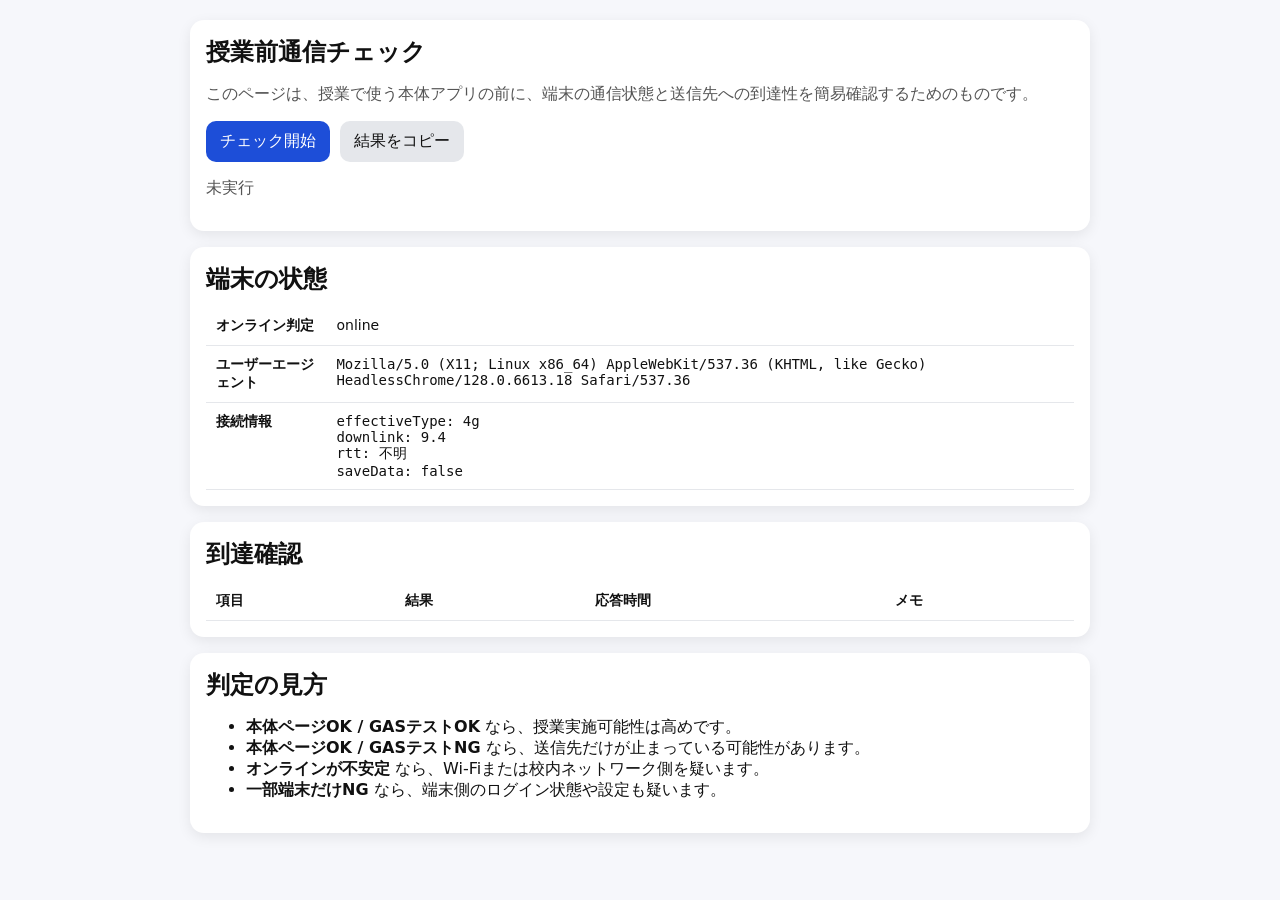
==== wifi-precheck.html @ 54942f6c "Initial commit" ====
<!doctype html>
<html lang="ja">
<head>
  <meta charset="utf-8" />
  <meta name="viewport" content="width=device-width, initial-scale=1" />
  <title>授業前通信チェック</title>
  <style>
    body { font-family: system-ui, sans-serif; margin: 0; background: #f6f7fb; color: #111; }
    .wrap { max-width: 900px; margin: 0 auto; padding: 20px; }
    .card { background: #fff; border-radius: 14px; padding: 16px; box-shadow: 0 4px 14px rgba(0,0,0,.08); margin-bottom: 16px; }
    h1, h2 { margin: 0 0 12px; }
    .muted { color: #555; }
    .row { display: flex; gap: 10px; flex-wrap: wrap; align-items: center; }
    button { padding: 10px 14px; border: none; border-radius: 10px; cursor: pointer; font-size: 16px; }
    .primary { background: #1d4ed8; color: #fff; }
    .secondary { background: #e5e7eb; color: #111; }
    table { width: 100%; border-collapse: collapse; margin-top: 10px; }
    th, td { border-bottom: 1px solid #e5e7eb; padding: 10px; text-align: left; font-size: 14px; vertical-align: top; }
    .ok { color: #15803d; font-weight: 700; }
    .ng { color: #b91c1c; font-weight: 700; }
    .warn { color: #b45309; font-weight: 700; }
    code { background: #f3f4f6; padding: 2px 6px; border-radius: 6px; }
    .mono { font-family: ui-monospace, SFMono-Regular, Menlo, Consolas, monospace; white-space: pre-wrap; }
  </style>
</head>
<body>
  <main class="wrap">
    <section class="card">
      <h1>授業前通信チェック</h1>
      <p class="muted">このページは、授業で使う本体アプリの前に、端末の通信状態と送信先への到達性を簡易確認するためのものです。</p>
      <div class="row">
        <button class="primary" id="runBtn">チェック開始</button>
        <button class="secondary" id="copyBtn">結果をコピー</button>
      </div>
      <p class="muted" id="timeText">未実行</p>
    </section>

    <section class="card">
      <h2>端末の状態</h2>
      <table>
        <tbody>
          <tr><th>オンライン判定</th><td id="onlineState">-</td></tr>
          <tr><th>ユーザーエージェント</th><td id="uaText" class="mono">-</td></tr>
          <tr><th>接続情報</th><td id="netInfo" class="mono">-</td></tr>
        </tbody>
      </table>
    </section>

    <section class="card">
      <h2>到達確認</h2>
      <table>
        <thead>
          <tr><th>項目</th><th>結果</th><th>応答時間</th><th>メモ</th></tr>
        </thead>
        <tbody id="resultBody"></tbody>
      </table>
    </section>

    <section class="card">
      <h2>判定の見方</h2>
      <ul>
        <li><b>本体ページOK / GASテストOK</b> なら、授業実施可能性は高めです。</li>
        <li><b>本体ページOK / GASテストNG</b> なら、送信先だけが止まっている可能性があります。</li>
        <li><b>オンラインが不安定</b> なら、Wi-Fiまたは校内ネットワーク側を疑います。</li>
        <li><b>一部端末だけNG</b> なら、端末側のログイン状態や設定も疑います。</li>
      </ul>
    </section>
  </main>

  <script>
    const APP_URL = 'https://mizuochiryuhma.github.io/tikan-form/';
    const GAS_TEST_URL = 'https://script.google.com/a/macros/gs.nein.ed.jp/s/AKfycbwUvEZu7Kuiq7VQ1URKwrhFO-FU1rvbF7jiexR0qQ1zIaem3PXJsp0HxqUHi5T2VHk2ZA/exec?test=1';

    const runBtn = document.getElementById('runBtn');
    const copyBtn = document.getElementById('copyBtn');
    const timeText = document.getElementById('timeText');
    const onlineState = document.getElementById('onlineState');
    const uaText = document.getElementById('uaText');
    const netInfo = document.getElementById('netInfo');
    const resultBody = document.getElementById('resultBody');

    function setTerminalInfo() {
      onlineState.textContent = navigator.onLine ? 'online' : 'offline';
      uaText.textContent = navigator.userAgent;

      const c = navigator.connection || navigator.mozConnection || navigator.webkitConnection;
      if (!c) {
        netInfo.textContent = '取得不可';
        return;
      }
      netInfo.textContent = [
        `effectiveType: ${c.effectiveType || '不明'}`,
        `downlink: ${c.downlink || '不明'}`,
        `rtt: ${c.rtt || '不明'}`,
        `saveData: ${String(c.saveData)}`
      ].join('\n');
    }

    function addRow(name, status, ms, note) {
      const tr = document.createElement('tr');
      const cls = status === 'OK' ? 'ok' : status === 'NG' ? 'ng' : 'warn';
      tr.innerHTML = `
        <td>${name}</td>
        <td class="${cls}">${status}</td>
        <td>${ms ?? '-'}</td>
        <td>${note || ''}</td>
      `;
      resultBody.appendChild(tr);
    }

    async function timedFetch(url, options = {}) {
      const start = performance.now();
      const res = await fetch(url, { cache: 'no-store', ...options });
      const ms = Math.round(performance.now() - start);
      return { res, ms };
    }

    function timeoutPromise(ms = 10000) {
      return new Promise((_, reject) => setTimeout(() => reject(new Error('timeout')), ms));
    }

    async function checkAppTop() {
      try {
        const { res, ms } = await Promise.race([
          timedFetch(APP_URL, { method: 'GET', mode: 'cors' }),
          timeoutPromise(10000)
        ]);
        addRow('本体ページ', res.ok ? 'OK' : 'NG', `${ms} ms`, `status: ${res.status}`);
      } catch (e) {
        addRow('本体ページ', 'NG', '-', e.message);
      }
    }

    async function checkGasTest() {
      try {
        const { res, ms } = await Promise.race([
          timedFetch(GAS_TEST_URL, { method: 'GET', mode: 'cors' }),
          timeoutPromise(12000)
        ]);
        let text = '';
        try { text = await res.text(); } catch {}
        const preview = text.slice(0, 120).replace(/\s+/g, ' ');
        addRow('GASテストURL', res.ok ? 'OK' : 'NG', `${ms} ms`, `status: ${res.status} / ${preview}`);
      } catch (e) {
        addRow('GASテストURL', 'NG', '-', e.message);
      }
    }

    async function checkInternet() {
      try {
        const { res, ms } = await Promise.race([
          timedFetch('https://www.gstatic.com/generate_204', { method: 'GET', mode: 'cors' }),
          timeoutPromise(10000)
        ]);
        addRow('外部疎通', (res.status === 204 || res.ok) ? 'OK' : 'WARN', `${ms} ms`, `status: ${res.status}`);
      } catch (e) {
        addRow('外部疎通', 'NG', '-', e.message);
      }
    }

    async function runChecks() {
      resultBody.innerHTML = '';
      setTerminalInfo();
      timeText.textContent = `実行時刻: ${new Date().toLocaleString('ja-JP')}`;
      runBtn.disabled = true;
      runBtn.textContent = '確認中…';
      try {
        await checkInternet();
        await checkAppTop();
        await checkGasTest();
      } finally {
        runBtn.disabled = false;
        runBtn.textContent = 'チェック開始';
      }
    }

    copyBtn.addEventListener('click', async () => {
      const text = [
        timeText.textContent,
        `online: ${onlineState.textContent}`,
        `ua: ${uaText.textContent}`,
        `network: ${netInfo.textContent}`,
        ...Array.from(resultBody.querySelectorAll('tr')).map(tr =>
          Array.from(tr.children).map(td => td.textContent).join(' | ')
        )
      ].join('\n');
      await navigator.clipboard.writeText(text);
      alert('結果をコピーしました');
    });

    window.addEventListener('online', setTerminalInfo);
    window.addEventListener('offline', setTerminalInfo);
    setTerminalInfo();
  </script>
</body>
</html>
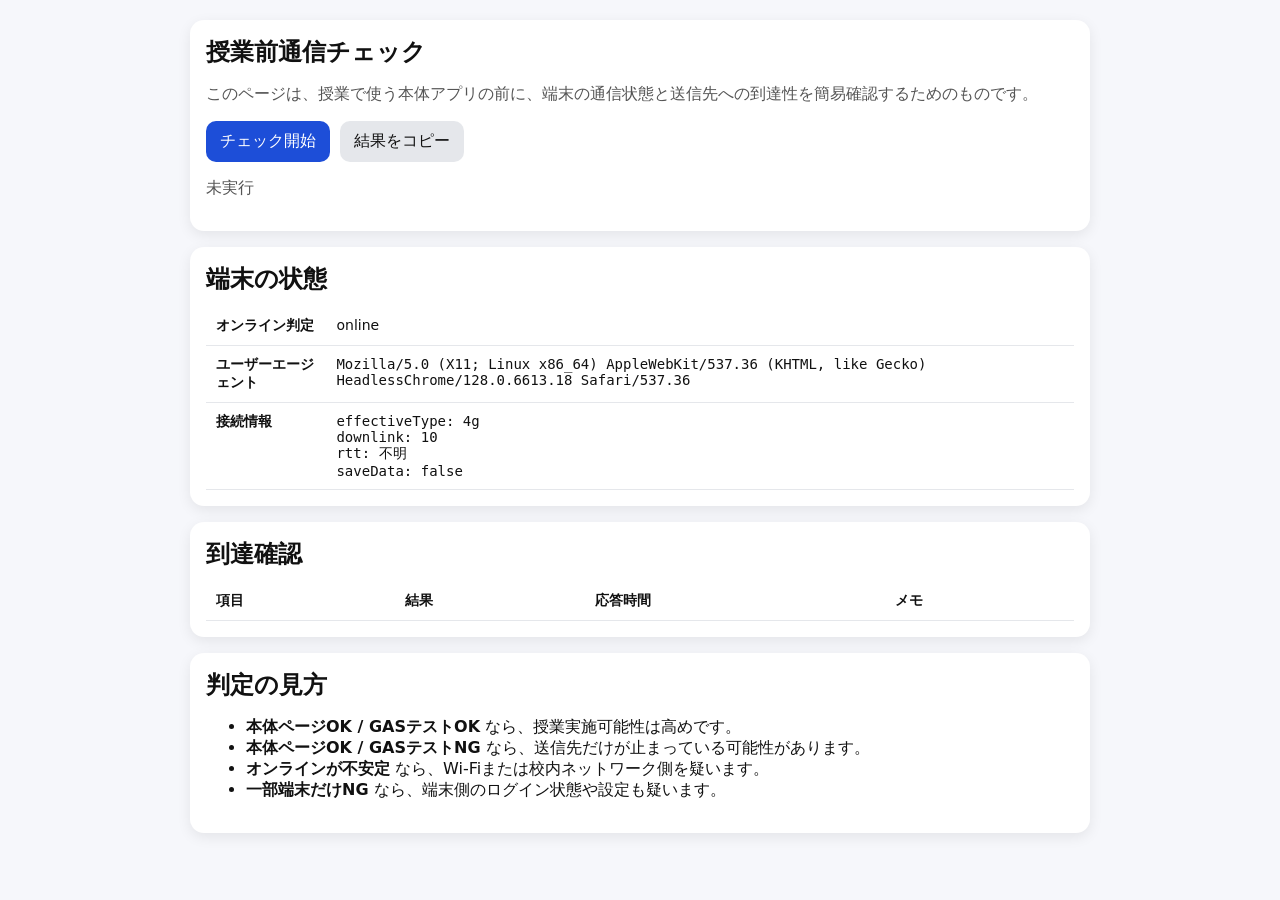
==== commit 446d10e4: "通信チェックページのクリック処理を修正" ====
--- a/wifi-precheck.html
+++ b/wifi-precheck.html
@@ -187,7 +187,7 @@
       await navigator.clipboard.writeText(text);
       alert('結果をコピーしました');
     });
-
+    runBtn.addEventListener('click', runChecks);
     window.addEventListener('online', setTerminalInfo);
     window.addEventListener('offline', setTerminalInfo);
     setTerminalInfo();
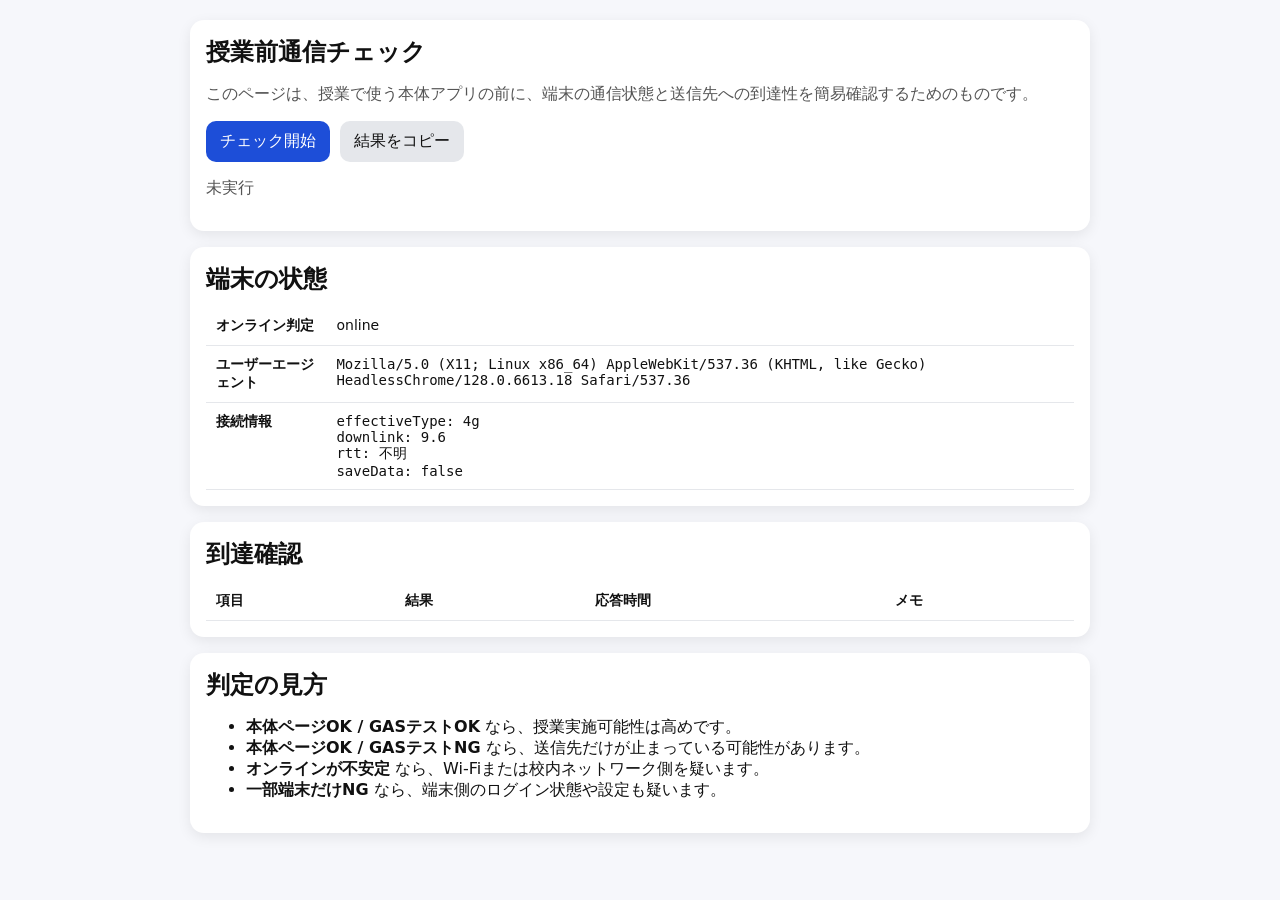
==== commit ae3e0032: "apps script 新バージョンに変更" ====
--- a/wifi-precheck.html
+++ b/wifi-precheck.html
@@ -69,7 +69,7 @@
 
   <script>
     const APP_URL = 'https://mizuochiryuhma.github.io/tikan-form/';
-    const GAS_TEST_URL = 'https://script.google.com/a/macros/gs.nein.ed.jp/s/AKfycbwUvEZu7Kuiq7VQ1URKwrhFO-FU1rvbF7jiexR0qQ1zIaem3PXJsp0HxqUHi5T2VHk2ZA/exec?test=1';
+    const GAS_TEST_URL = 'https://script.google.com/a/macros/gs.nein.ed.jp/s/AKfycbwRHvPkg4WTPxV4C5l5zfsegM2LWtw_hpbtwqHqCERPPK8A0uQeCILshM4Yg55_njzG/exec?test=1';
 
     const runBtn = document.getElementById('runBtn');
     const copyBtn = document.getElementById('copyBtn');
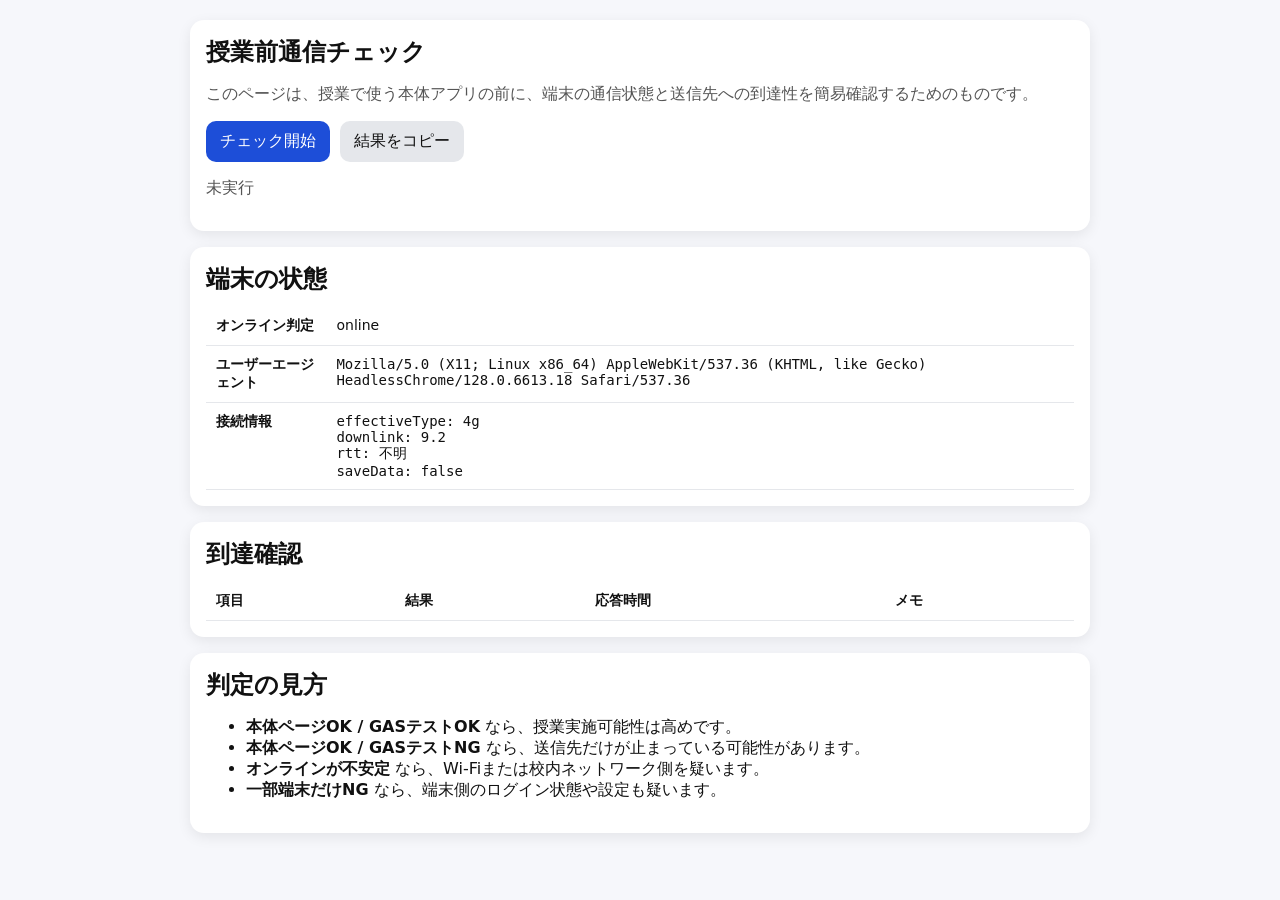
==== commit 949c7bea: "全面変更しました" ====
--- a/wifi-precheck.html
+++ b/wifi-precheck.html
@@ -68,7 +68,7 @@
   </main>
 
   <script>
-    const APP_URL = 'https://mizuochiryuhma.github.io/tikan-form/';
+    const APP_URL = 'https://mizuochiryuhma.github.io/tikan-form-tensaku/';
     const GAS_TEST_URL = 'https://script.google.com/a/macros/gs.nein.ed.jp/s/AKfycbwRHvPkg4WTPxV4C5l5zfsegM2LWtw_hpbtwqHqCERPPK8A0uQeCILshM4Yg55_njzG/exec?test=1';
 
     const runBtn = document.getElementById('runBtn');
@@ -131,31 +131,51 @@
       }
     }
 
+    function jsonpCheck(url, timeout = 12000) {
+      return new Promise((resolve, reject) => {
+        const cbName = 'cb_' + Date.now() + '_' + Math.floor(Math.random() * 10000);
+        const script = document.createElement('script');
+        const start = performance.now();
+
+        const timer = setTimeout(() => {
+          cleanup();
+          reject(new Error('timeout'));
+        }, timeout);
+
+        function cleanup() {
+          clearTimeout(timer);
+          if (script.parentNode) script.parentNode.removeChild(script);
+          try { delete window[cbName]; } catch {}
+        }
+
+        window[cbName] = (data) => {
+          const ms = Math.round(performance.now() - start);
+          cleanup();
+          resolve({ data, ms });
+        };
+
+        script.onerror = () => {
+          cleanup();
+          reject(new Error('script load error'));
+        };
+
+        script.src = url + '&callback=' + cbName;
+        document.body.appendChild(script);
+      });
+    }
+
     async function checkGasTest() {
       try {
-        const { res, ms } = await Promise.race([
-          timedFetch(GAS_TEST_URL, { method: 'GET', mode: 'cors' }),
-          timeoutPromise(12000)
-        ]);
-        let text = '';
-        try { text = await res.text(); } catch {}
-        const preview = text.slice(0, 120).replace(/\s+/g, ' ');
-        addRow('GASテストURL', res.ok ? 'OK' : 'NG', `${ms} ms`, `status: ${res.status} / ${preview}`);
+        const { data, ms } = await jsonpCheck(GAS_TEST_URL);
+        const preview = JSON.stringify(data).slice(0, 120);
+        addRow('GASテストURL', 'OK', `${ms} ms`, preview);
       } catch (e) {
         addRow('GASテストURL', 'NG', '-', e.message);
       }
     }
 
     async function checkInternet() {
-      try {
-        const { res, ms } = await Promise.race([
-          timedFetch('https://www.gstatic.com/generate_204', { method: 'GET', mode: 'cors' }),
-          timeoutPromise(10000)
-        ]);
-        addRow('外部疎通', (res.status === 204 || res.ok) ? 'OK' : 'WARN', `${ms} ms`, `status: ${res.status}`);
-      } catch (e) {
-        addRow('外部疎通', 'NG', '-', e.message);
-      }
+      addRow('外部疎通', 'WARN', '-', '参考表示を停止中');
     }
 
     async function runChecks() {
@@ -187,6 +207,7 @@
       await navigator.clipboard.writeText(text);
       alert('結果をコピーしました');
     });
+
     runBtn.addEventListener('click', runChecks);
     window.addEventListener('online', setTerminalInfo);
     window.addEventListener('offline', setTerminalInfo);
